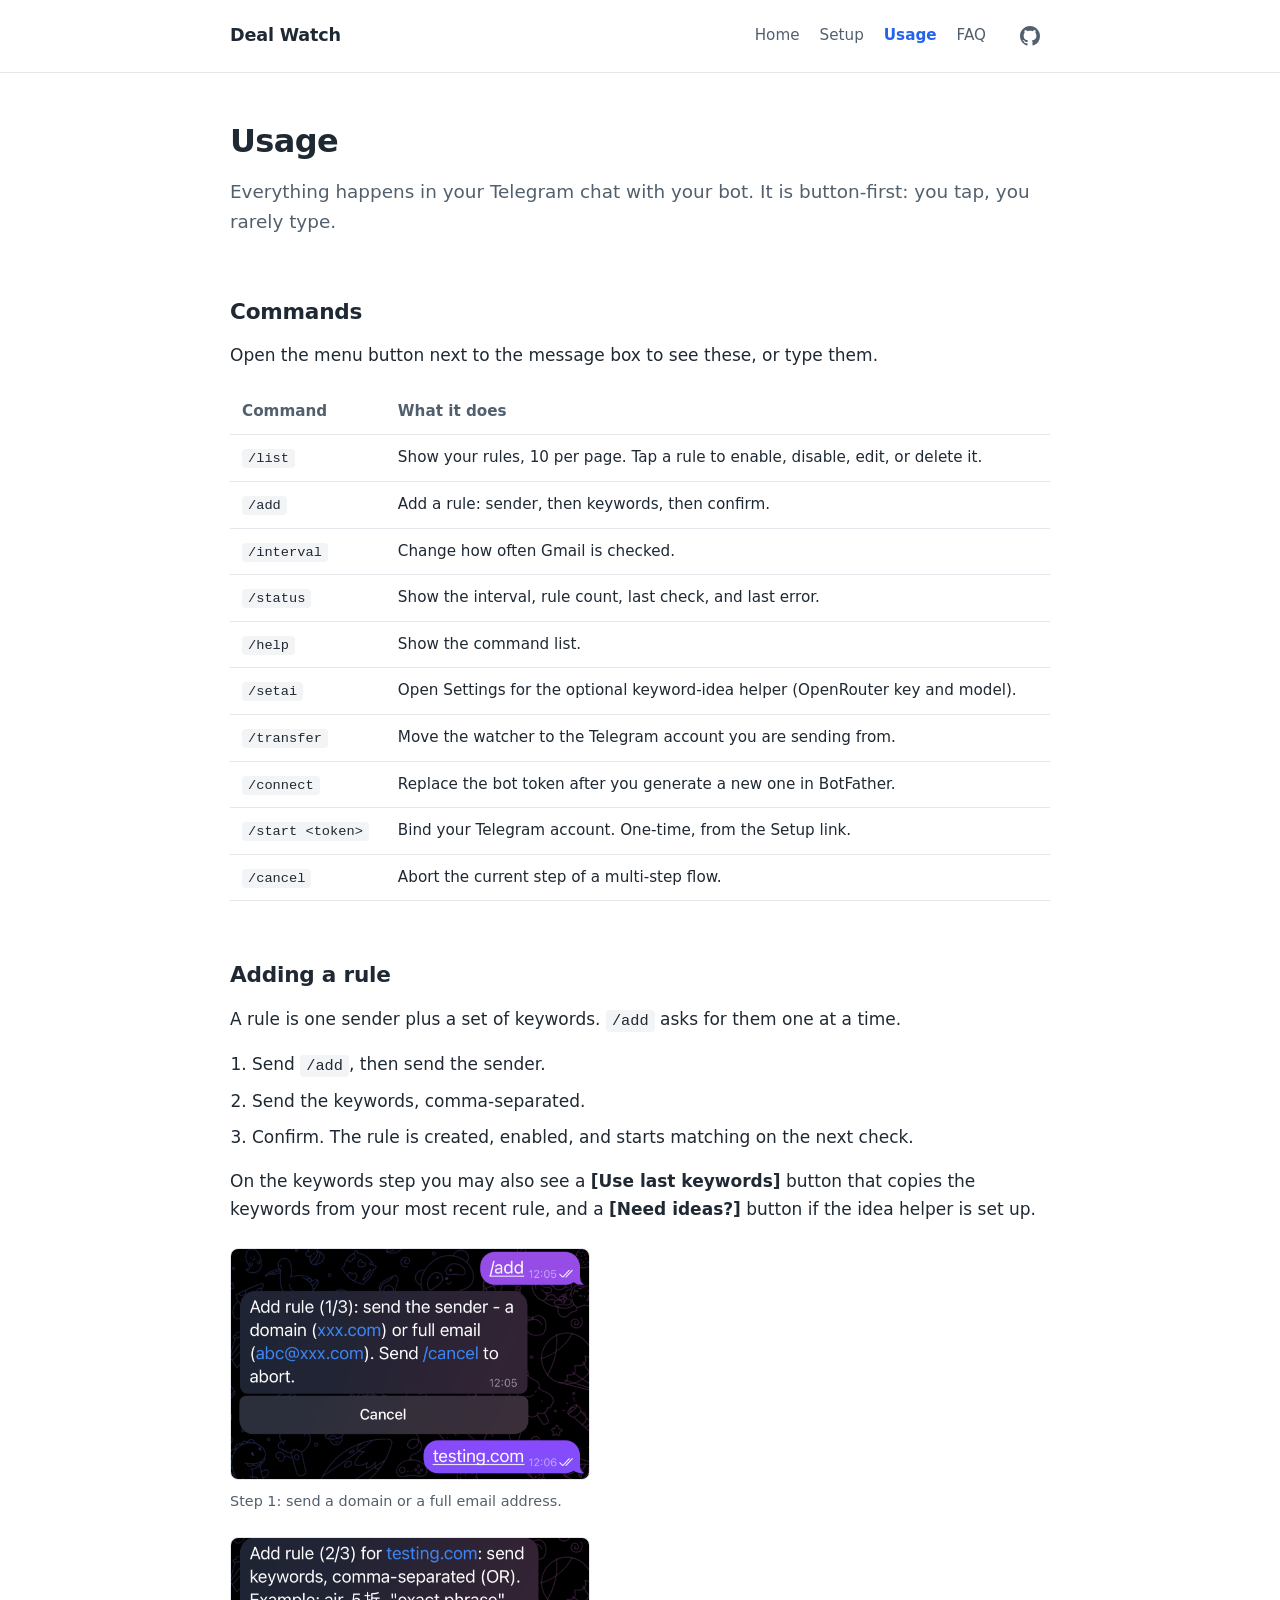
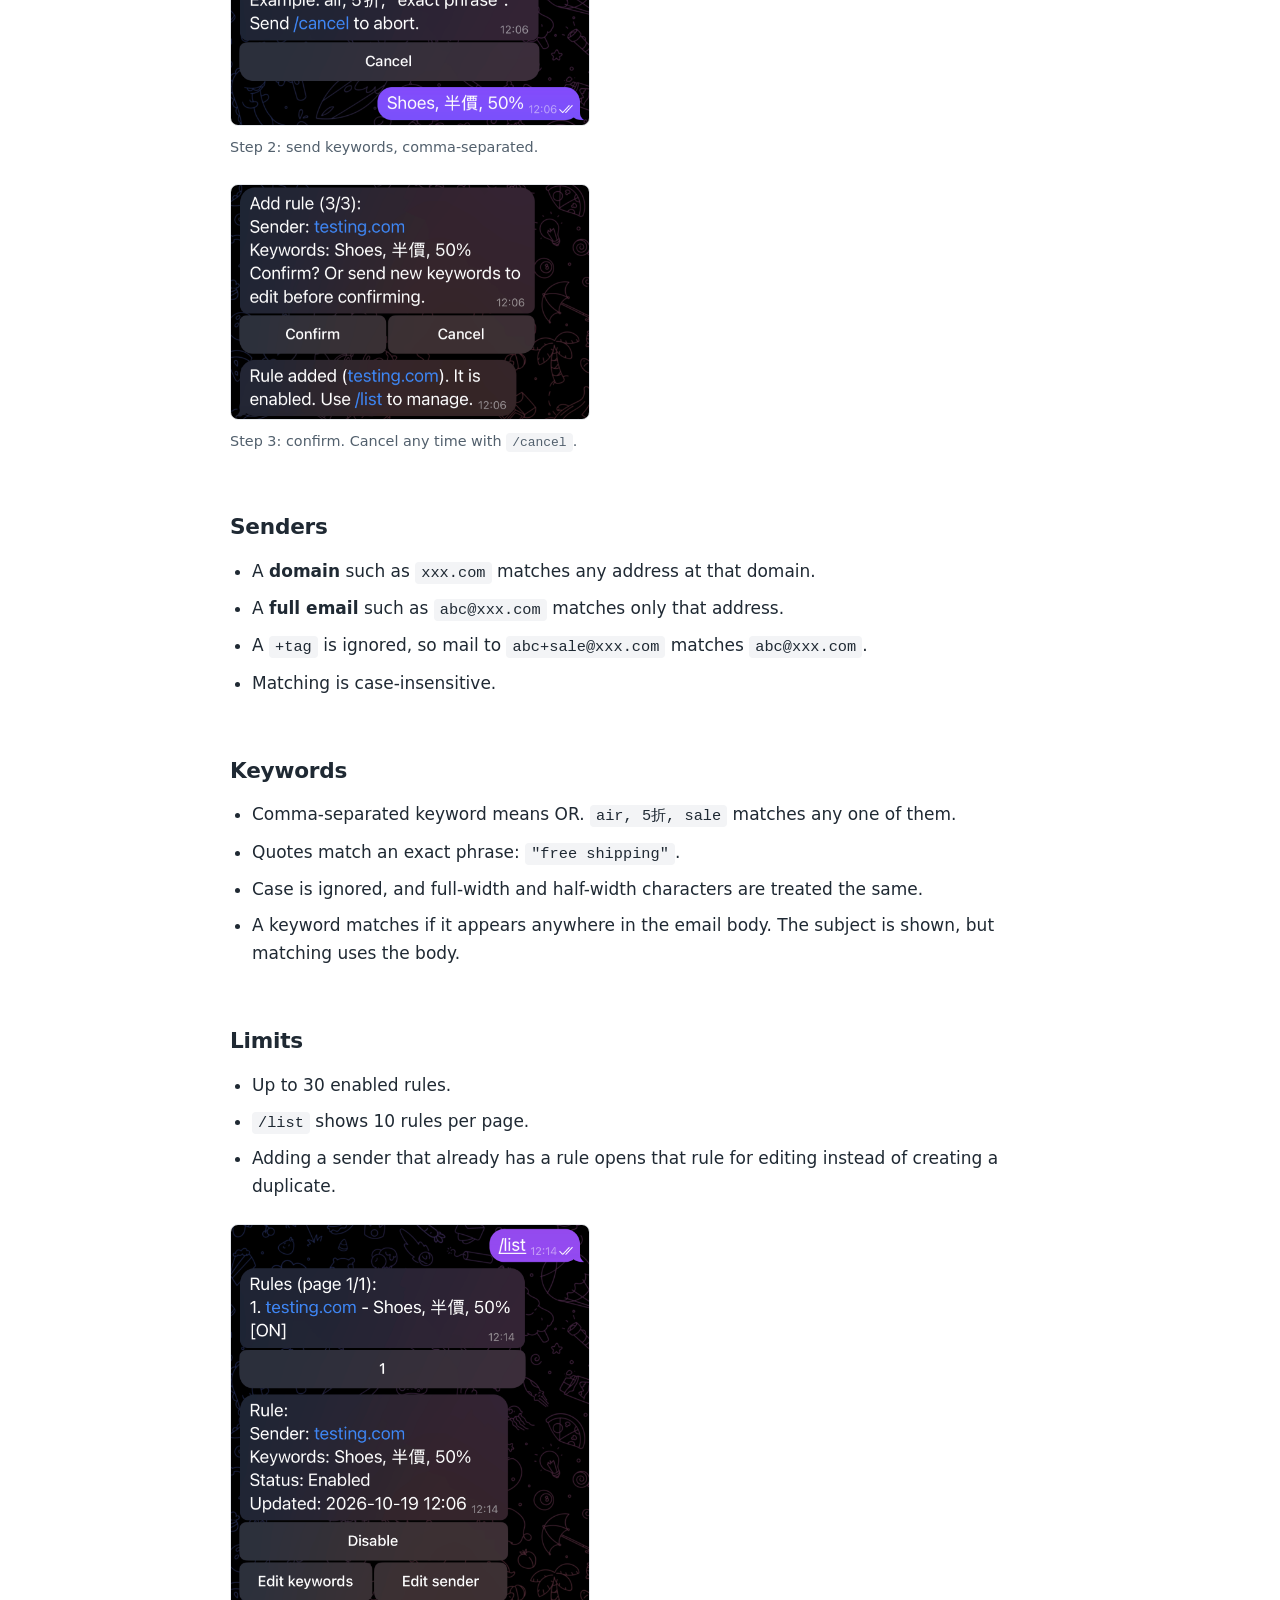
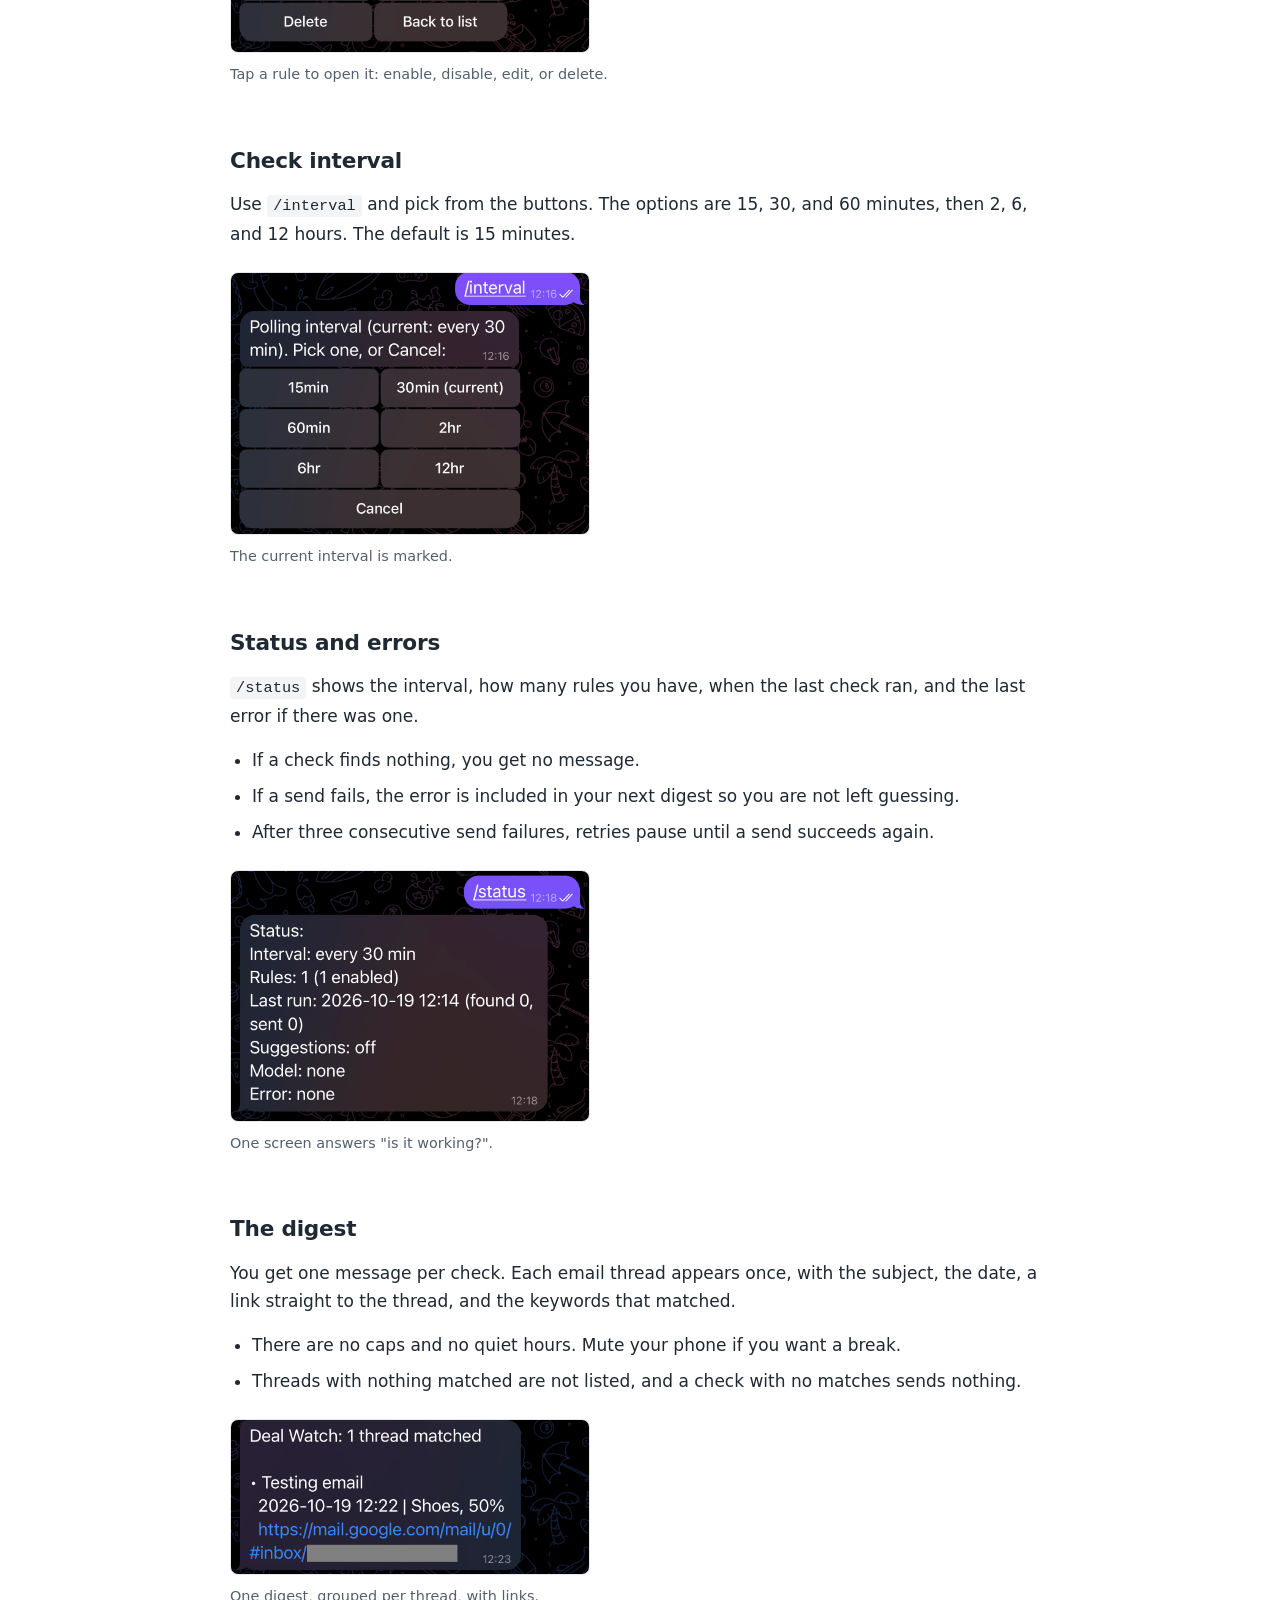
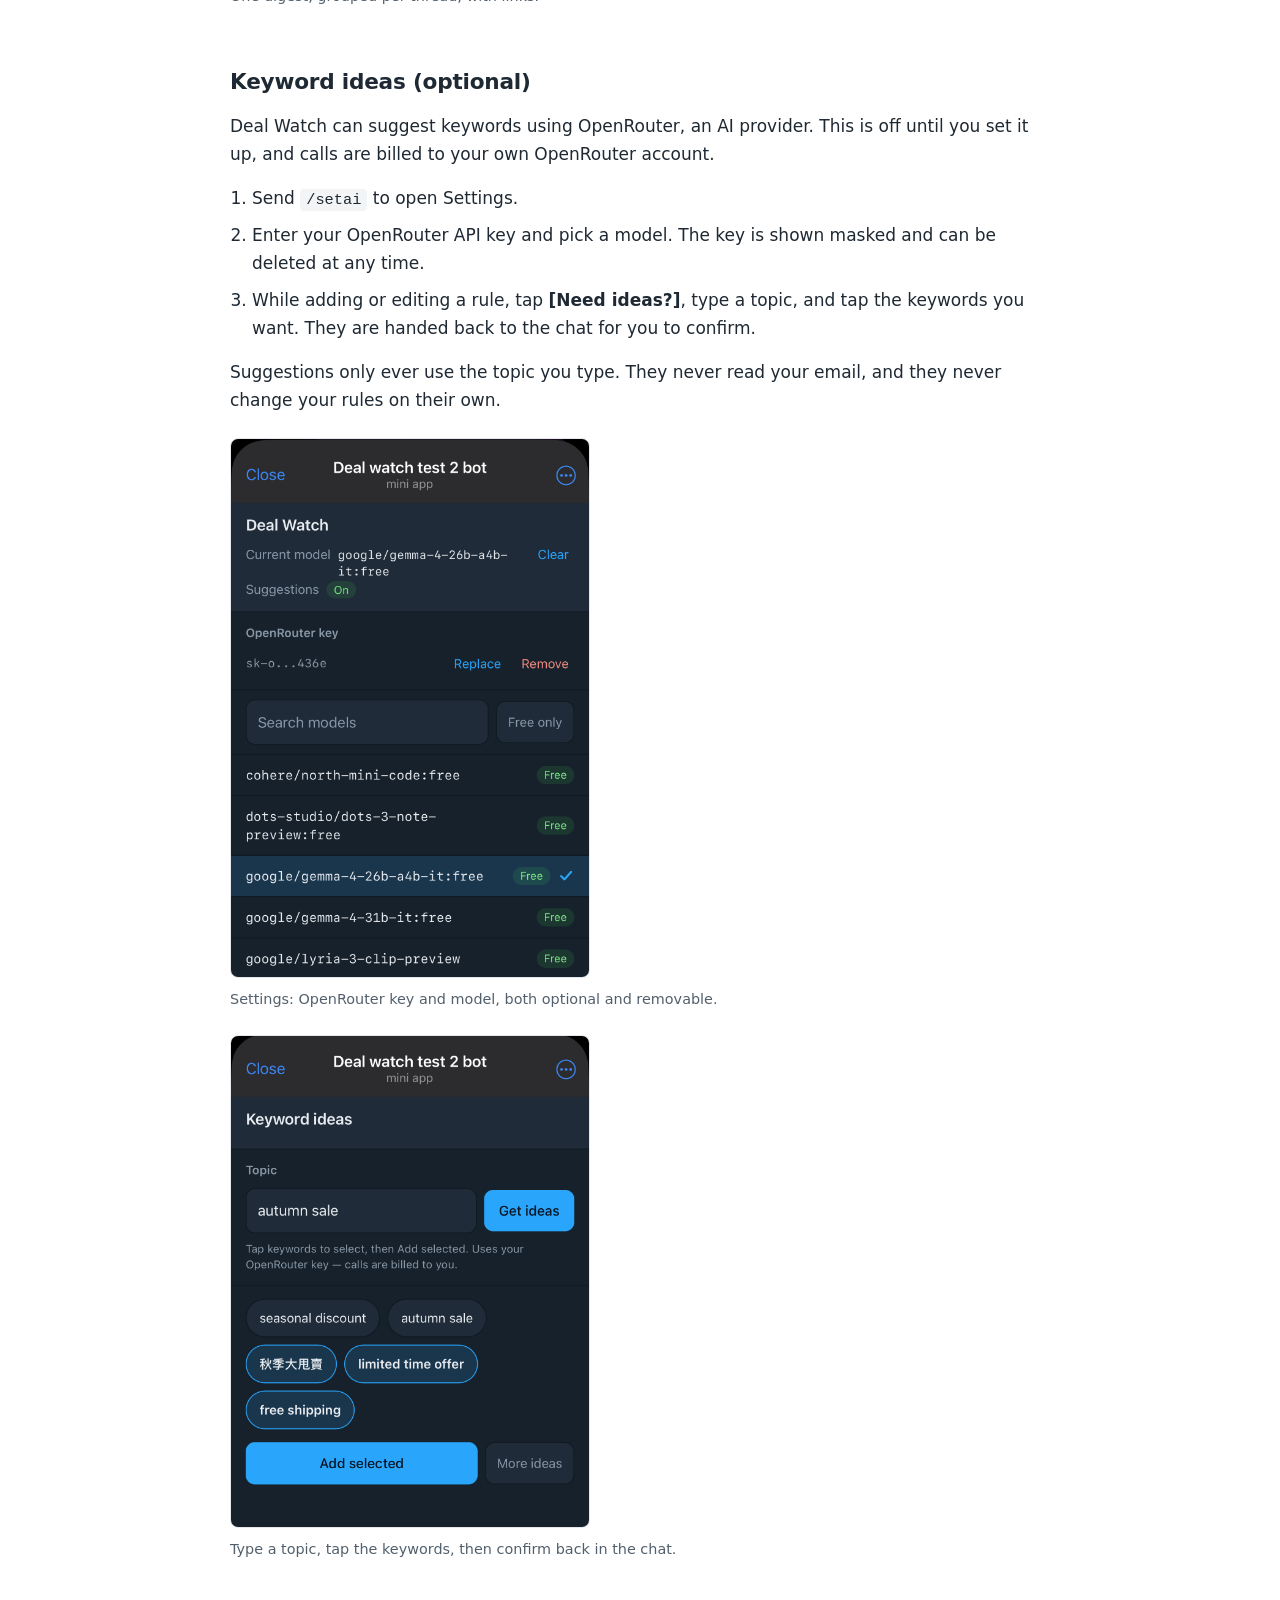
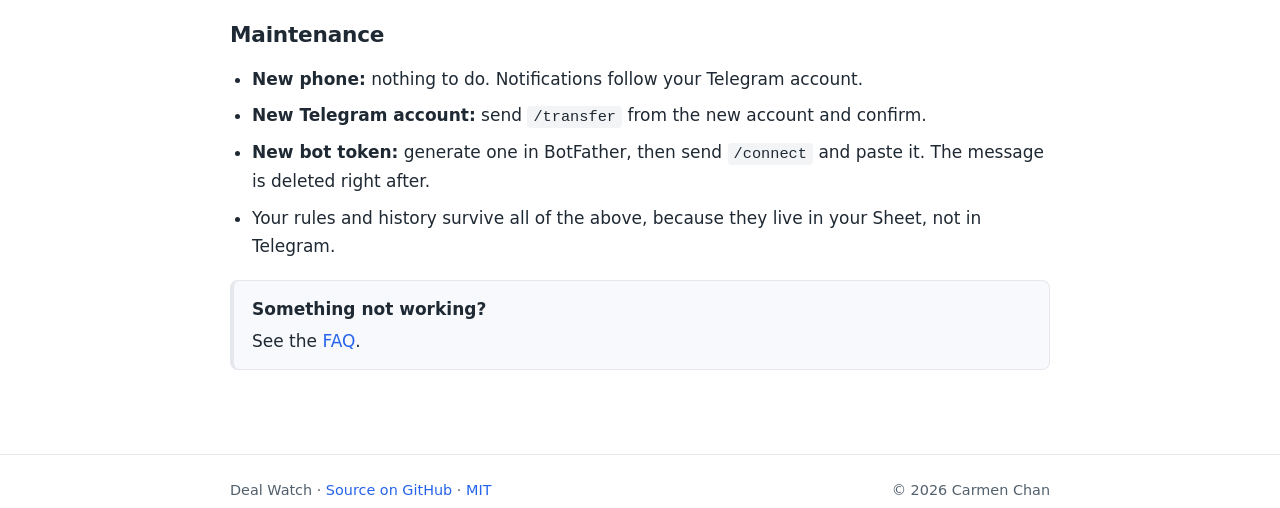
==== docs/usage.html @ f3969002 "Add initial documentation for Deal Watch: index, setup, and usage pages" ====
<!doctype html>
<html lang="en">

<head>
  <meta charset="utf-8">
  <meta name="viewport" content="width=device-width, initial-scale=1">
  <title>Usage — Deal Watch</title>
  <meta name="description"
    content="How to use Deal Watch: commands, adding rules, keyword syntax, check interval, status and errors, keyword ideas, and maintenance.">
  <meta property="og:title" content="Usage — Deal Watch">
  <meta property="og:description"
    content="Commands, rules, keywords, interval, status, and the optional keyword-idea helper.">
  <meta property="og:type" content="article">
  <meta property="og:url" content="https://carmenchancky.github.io/deal-watch/usage.html">
  <meta property="og:image" content="https://carmenchancky.github.io/deal-watch/assets/img/og.png">
  <meta property="og:image:width" content="1200">
  <meta property="og:image:height" content="630">
  <meta name="twitter:card" content="summary_large_image">
  <meta name="twitter:image" content="https://carmenchancky.github.io/deal-watch/assets/img/og.png">
  <link rel="icon" href="assets/img/favicon.svg" type="image/svg+xml">
  <link rel="stylesheet" href="assets/css/style.css">
</head>

<body>

  <header class="site-header">
    <div class="container header-inner">
      <a class="brand" href="index.html">Deal Watch</a>
      <nav id="site-nav" class="site-nav" aria-label="Main">
        <a href="index.html">Home</a>
        <a href="setup.html">Setup</a>
        <a href="usage.html" aria-current="page">Usage</a>
        <a href="faq.html">FAQ</a>
      </nav>
      <div class="header-actions">
        <a class="gh" target="_blank" rel="noopener" href="https://github.com/CarmenChanCKY/deal-watch"
          aria-label="GitHub repository">
          <svg viewBox="0 0 16 16" aria-hidden="true" fill="currentColor">
            <path
              d="M8 0C3.58 0 0 3.58 0 8c0 3.54 2.29 6.53 5.47 7.59.4.07.55-.17.55-.38 0-.19-.01-.82-.01-1.49-2.01.37-2.53-.49-2.69-.94-.09-.23-.48-.94-.82-1.13-.28-.15-.68-.52-.01-.53.63-.01 1.08.58 1.23.82.72 1.21 1.87.87 2.33.66.07-.52.28-.87.51-1.07-1.78-.2-3.64-.89-3.64-3.95 0-.87.31-1.59.82-2.15-.08-.2-.36-1.02.08-2.12 0 0 .67-.21 2.2.82.64-.18 1.32-.27 2-.27.68 0 1.36.09 2 .27 1.53-1.04 2.2-.82 2.2-.82.44 1.1.16 1.92.08 2.12.51.56.82 1.27.82 2.15 0 3.07-1.87 3.75-3.65 3.95.29.25.54.73.54 1.48 0 1.07-.01 1.93-.01 2.2 0 .21.15.46.55.38A8.01 8.01 0 0 0 16 8c0-4.42-3.58-8-8-8z" />
          </svg>
        </a>
        <button class="nav-toggle" type="button" aria-expanded="false" aria-controls="site-nav"
          aria-label="Toggle menu">
          <svg viewBox="0 0 24 24" fill="none" stroke="currentColor" stroke-width="2" stroke-linecap="round"
            aria-hidden="true">
            <line x1="3" y1="6" x2="21" y2="6" />
            <line x1="3" y1="12" x2="21" y2="12" />
            <line x1="3" y1="18" x2="21" y2="18" />
          </svg>
        </button>
      </div>
    </div>
  </header>

  <main>
    <div class="container">

      <h1>Usage</h1>
      <p class="lead">Everything happens in your Telegram chat with your bot. It is button-first: you tap, you rarely
        type.</p>

      <h2>Commands</h2>
      <p>Open the menu button next to the message box to see these, or type them.</p>
      <table>
        <thead>
          <tr>
            <th>Command</th>
            <th>What it does</th>
          </tr>
        </thead>
        <tbody>
          <tr>
            <td><code>/list</code></td>
            <td>Show your rules, 10 per page. Tap a rule to enable, disable, edit, or delete it.</td>
          </tr>
          <tr>
            <td><code>/add</code></td>
            <td>Add a rule: sender, then keywords, then confirm.</td>
          </tr>
          <tr>
            <td><code>/interval</code></td>
            <td>Change how often Gmail is checked.</td>
          </tr>
          <tr>
            <td><code>/status</code></td>
            <td>Show the interval, rule count, last check, and last error.</td>
          </tr>
          <tr>
            <td><code>/help</code></td>
            <td>Show the command list.</td>
          </tr>
          <tr>
            <td><code>/setai</code></td>
            <td>Open Settings for the optional keyword-idea helper (OpenRouter key and model).</td>
          </tr>
          <tr>
            <td><code>/transfer</code></td>
            <td>Move the watcher to the Telegram account you are sending from.</td>
          </tr>
          <tr>
            <td><code>/connect</code></td>
            <td>Replace the bot token after you generate a new one in BotFather.</td>
          </tr>
          <tr>
            <td><code>/start &lt;token&gt;</code></td>
            <td>Bind your Telegram account. One-time, from the Setup link.</td>
          </tr>
          <tr>
            <td><code>/cancel</code></td>
            <td>Abort the current step of a multi-step flow.</td>
          </tr>
        </tbody>
      </table>

      <h2>Adding a rule</h2>
      <p>A rule is one sender plus a set of keywords. <code>/add</code> asks for them one at a time.</p>
      <ol>
        <li>Send <code>/add</code>, then send the sender.</li>
        <li>Send the keywords, comma-separated.</li>
        <li>Confirm. The rule is created, enabled, and starts matching on the next check.</li>
      </ol>
      <p>On the keywords step you may also see a <strong>[Use last keywords]</strong> button that copies the keywords
        from your most recent rule, and a <strong>[Need ideas?]</strong> button if the idea helper is set up.</p>
      <figure class="shot">
        <img src="assets/img/usage-02-add-sender.png" alt="Add rule prompting for a sender" width="390" height="844">
        <figcaption>Step 1: send a domain or a full email address.</figcaption>
      </figure>
      <figure class="shot">
        <img src="assets/img/usage-03-add-keywords.png" alt="Add rule prompting for keywords" width="390" height="844">
        <figcaption>Step 2: send keywords, comma-separated.</figcaption>
      </figure>
      <figure class="shot">
        <img src="assets/img/usage-04-confirm.png" alt="Confirming a new rule" width="390" height="844">
        <figcaption>Step 3: confirm. Cancel any time with <code>/cancel</code>.</figcaption>
      </figure>

      <h2>Senders</h2>
      <ul>
        <li>A <strong>domain</strong> such as <code>xxx.com</code> matches any address at that domain.</li>
        <li>A <strong>full email</strong> such as <code>abc@xxx.com</code> matches only that address.</li>
        <li>A <code>+tag</code> is ignored, so mail to <code>abc+sale@xxx.com</code> matches <code>abc@xxx.com</code>.
        </li>
        <li>Matching is case-insensitive.</li>
      </ul>

      <h2>Keywords</h2>
      <ul>
        <li>Comma-separated keyword means OR. <code>air, 5折, sale</code> matches any one of them.</li>
        <li>Quotes match an exact phrase: <code>"free shipping"</code>.</li>
        <li>Case is ignored, and full-width and half-width characters are treated the same.</li>
        <li>A keyword matches if it appears anywhere in the email body. The subject is shown, but matching uses the
          body.</li>
      </ul>

      <h2>Limits</h2>
      <ul>
        <li>Up to 30 enabled rules.</li>
        <li><code>/list</code> shows 10 rules per page.</li>
        <li>Adding a sender that already has a rule opens that rule for editing instead of creating a duplicate.</li>
      </ul>
      <figure class="shot">
        <img src="assets/img/usage-01-list.png" alt="Rule list with per-rule buttons" width="390" height="844">
        <figcaption>Tap a rule to open it: enable, disable, edit, or delete.</figcaption>
      </figure>

      <h2>Check interval</h2>
      <p>Use <code>/interval</code> and pick from the buttons. The options are 15, 30, and 60 minutes, then 2, 6, and 12
        hours. The default is 15 minutes.</p>
      <figure class="shot">
        <img src="assets/img/usage-05-interval.png" alt="Interval options with the current one marked" width="390"
          height="844">
        <figcaption>The current interval is marked.</figcaption>
      </figure>

      <h2>Status and errors</h2>
      <p><code>/status</code> shows the interval, how many rules you have, when the last check ran, and the last error
        if there was one.</p>
      <ul>
        <li>If a check finds nothing, you get no message.</li>
        <li>If a send fails, the error is included in your next digest so you are not left guessing.</li>
        <li>After three consecutive send failures, retries pause until a send succeeds again.</li>
      </ul>
      <figure class="shot">
        <img src="assets/img/usage-06-status.png" alt="Status output with interval, rule count, and last run"
          width="390" height="844">
        <figcaption>One screen answers "is it working?".</figcaption>
      </figure>

      <h2>The digest</h2>
      <p>You get one message per check. Each email thread appears once, with the subject, the date, a link straight to
        the thread, and the keywords that matched.</p>
      <ul>
        <li>There are no caps and no quiet hours. Mute your phone if you want a break.</li>
        <li>Threads with nothing matched are not listed, and a check with no matches sends nothing.</li>
      </ul>
      <figure class="shot">
        <img src="assets/img/usage-07-digest.png" alt="A digest message with thread links" width="390" height="844">
        <figcaption>One digest, grouped per thread, with links.</figcaption>
      </figure>

      <h2>Keyword ideas (optional)</h2>
      <p>Deal Watch can suggest keywords using OpenRouter, an AI provider. This is off until you set it up, and calls
        are billed to your own OpenRouter account.</p>
      <ol>
        <li>Send <code>/setai</code> to open Settings.</li>
        <li>Enter your OpenRouter API key and pick a model. The key is shown masked and can be deleted at any time.</li>
        <li>While adding or editing a rule, tap <strong>[Need ideas?]</strong>, type a topic, and tap the keywords you
          want. They are handed back to the chat for you to confirm.</li>
      </ol>
      <p>Suggestions only ever use the topic you type. They never read your email, and they never change your rules on
        their own.</p>
      <figure class="shot">
        <img src="assets/img/usage-08-setai-settings.png" alt="Settings for the OpenRouter key and model" width="390" height="844">
        <figcaption>Settings: OpenRouter key and model, both optional and removable.</figcaption>
      </figure>
      <figure class="shot">
        <img src="assets/img/usage-09-ideas.png" alt="Keyword idea suggestions as tappable chips" width="390" height="844">
        <figcaption>Type a topic, tap the keywords, then confirm back in the chat.</figcaption>
      </figure>

      <h2>Maintenance</h2>
      <ul>
        <li><strong>New phone:</strong> nothing to do. Notifications follow your Telegram account.</li>
        <li><strong>New Telegram account:</strong> send <code>/transfer</code> from the new account and confirm.</li>
        <li><strong>New bot token:</strong> generate one in BotFather, then send <code>/connect</code> and paste it. The
          message is deleted right after.</li>
        <li>Your rules and history survive all of the above, because they live in your Sheet, not in Telegram.</li>
      </ul>

      <div class="callout">
        <strong>Something not working?</strong>
        <p>See the <a href="faq.html">FAQ</a>.</p>
      </div>

    </div>
  </main>

  <footer class="site-footer">
    <div class="container footer-inner">
      <p>Deal Watch · <a target="_blank" rel="noopener" href="https://github.com/CarmenChanCKY/deal-watch">Source on
          GitHub</a> · <a target="_blank" rel="noopener"
          href="https://github.com/CarmenChanCKY/deal-watch/blob/main/LICENSE">MIT</a></p>
      <p class="copyright">&copy; <span data-year>2026</span> Carmen Chan</p>
    </div>
  </footer>

  <script src="assets/js/site.js"></script>
</body>

</html>
---- docs/assets/css/style.css ----
:root {
  --bg: #ffffff;
  --bg-soft: #f7f9fc;
  --text: #1f2933;
  --muted: #52606d;
  --border: #e4e7eb;
  --accent: #2563eb;
  --accent-dark: #1d4ed8;
  --code-bg: #f3f4f6;
  --warn-bg: #fff8e6;
  --warn-border: #f0c000;
  --radius: 8px;
  --max: 860px;
}

* {
  box-sizing: border-box;
}

html {
  -webkit-text-size-adjust: 100%;
}

body {
  margin: 0;
  background: var(--bg);
  color: var(--text);
  font-family:
    system-ui,
    -apple-system,
    "Segoe UI",
    Roboto,
    "Helvetica Neue",
    Arial,
    "PingFang TC",
    "Microsoft JhengHei",
    sans-serif;
  font-size: 17px;
  line-height: 1.65;
}

.container {
  max-width: var(--max);
  margin: 0 auto;
  padding: 0 20px;
}

/* Header and navigation */

.site-header {
  border-bottom: 1px solid var(--border);
  background: var(--bg);
}

.header-inner {
  display: flex;
  flex-wrap: wrap;
  align-items: center;
  gap: 8px 24px;
  padding-top: 16px;
  padding-bottom: 16px;
  position: relative;
}

.brand {
  order: 1;
  font-size: 1.1rem;
  font-weight: 700;
  letter-spacing: -0.01em;
  color: var(--text);
  text-decoration: none;
}

.header-actions {
  order: 3;
  display: flex;
  align-items: center;
  gap: 4px;
}

.site-nav {
  order: 2;
  display: flex;
  flex-wrap: wrap;
  align-items: center;
  gap: 4px 20px;
  margin-left: auto;
}

.site-nav a {
  color: var(--muted);
  text-decoration: none;
  font-size: 0.95rem;
}

.site-nav a:hover,
.site-nav a[aria-current="page"] {
  color: var(--accent);
}

.site-nav a[aria-current="page"] {
  font-weight: 600;
}

.gh {
  display: inline-flex;
  align-items: center;
  justify-content: center;
  width: 40px;
  height: 40px;
  border-radius: var(--radius);
  color: var(--muted);
}

.gh svg {
  display: block;
  width: 20px;
  height: 20px;
}

.gh:hover {
  color: var(--text);
  background: var(--bg-soft);
  text-decoration: none;
}

.nav-toggle {
  display: none;
  align-items: center;
  justify-content: center;
  width: 40px;
  height: 40px;
  border: 1px solid var(--border);
  border-radius: var(--radius);
  background: var(--bg);
  color: var(--text);
  cursor: pointer;
}

.nav-toggle svg {
  display: block;
  width: 22px;
  height: 22px;
}

.nav-toggle:hover {
  border-color: var(--muted);
}

/* Typography */

main {
  padding: 48px 0 64px;
}

h1 {
  font-size: 2rem;
  line-height: 1.25;
  letter-spacing: -0.02em;
  margin: 0 0 16px;
}

h2 {
  font-size: 1.35rem;
  letter-spacing: -0.01em;
  margin: 48px 0 12px;
  padding-top: 8px;
}

h3 {
  font-size: 1.05rem;
  margin: 28px 0 8px;
}

h2,
h3 {
  scroll-margin-top: 20px;
}

p {
  margin: 0 0 16px;
}

ul,
ol {
  margin: 0 0 16px;
  padding-left: 22px;
}

li {
  margin: 0 0 8px;
}

a {
  color: var(--accent);
  text-decoration: none;
}

a:hover {
  color: var(--accent-dark);
  text-decoration: underline;
}

.lead {
  font-size: 1.15rem;
  color: var(--muted);
  margin-bottom: 24px;
}

.muted {
  color: var(--muted);
}

/* Home hero */

.hero h1 {
  font-size: 2.4rem;
}

.hero .lead {
  max-width: 640px;
}

.hero-inner {
  display: grid;
  grid-template-columns: 1.1fr 0.9fr;
  gap: 36px;
  align-items: center;
}

.hero-shot {
  margin: 0;
}

.hero-shot img {
  display: block;
  width: 100%;
  /* max-width: 300px; */
  margin: 0 auto;
  height: auto;
  border: 1px solid var(--border);
  border-radius: 20px;
  background: var(--bg-soft);
}

.actions {
  display: flex;
  flex-wrap: wrap;
  gap: 12px;
  margin: 28px 0 8px;
}

.button {
  display: inline-block;
  padding: 10px 18px;
  border-radius: var(--radius);
  border: 1px solid var(--accent);
  background: var(--accent);
  color: #fff;
  font-size: 0.95rem;
  font-weight: 600;
  text-decoration: none;
}

.button:hover {
  background: var(--accent-dark);
  border-color: var(--accent-dark);
  color: #fff;
  text-decoration: none;
}

.button.secondary {
  background: transparent;
  border-color: var(--border);
  color: var(--text);
}

.button.secondary:hover {
  border-color: var(--muted);
  background: var(--bg-soft);
  color: var(--text);
}

/* Feature cards */

.cards {
  list-style: none;
  padding: 0;
  margin: 24px 0;
  display: grid;
  gap: 16px;
  grid-template-columns: repeat(2, minmax(0, 1fr));
}

.card {
  border: 1px solid var(--border);
  border-radius: var(--radius);
  padding: 18px 20px;
  background: var(--bg);
}

.card h3 {
  margin-top: 0;
  margin-bottom: 6px;
}

.card p {
  margin: 0;
  color: var(--muted);
  font-size: 0.95rem;
}

/* Numbered flow */

.flow {
  list-style: none;
  counter-reset: flow;
  padding: 0;
  margin: 24px 0;
}

.flow li {
  counter-increment: flow;
  position: relative;
  padding-left: 44px;
  margin-bottom: 16px;
}

.flow li::before {
  content: counter(flow);
  position: absolute;
  left: 0;
  top: 0;
  width: 28px;
  height: 28px;
  border-radius: 50%;
  background: var(--accent);
  color: #fff;
  font-size: 0.9rem;
  font-weight: 600;
  display: flex;
  align-items: center;
  justify-content: center;
}

/* Steps */

.step {
  border-top: 1px solid var(--border);
  margin-top: 32px;
  padding-top: 8px;
}

.step h2 {
  margin-top: 24px;
}

/* Callouts */

.callout {
  border: 1px solid var(--border);
  border-left-width: 4px;
  border-radius: var(--radius);
  padding: 14px 18px;
  margin: 20px 0;
  background: var(--bg-soft);
  scroll-margin-top: 20px;
}

.callout.warn {
  background: var(--warn-bg);
  border-color: var(--warn-border);
}

.callout > strong:first-child {
  display: block;
  margin-bottom: 4px;
}

.callout p:last-child {
  margin-bottom: 0;
}

/* Code */

code {
  font-family: ui-monospace, SFMono-Regular, Menlo, Consolas, monospace;
  font-size: 0.9em;
  background: var(--code-bg);
  padding: 2px 6px;
  border-radius: 4px;
}

.code-row {
  display: flex;
  align-items: center;
  gap: 10px;
  flex-wrap: wrap;
  margin: 16px 0;
}

pre {
  margin: 0;
  background: var(--code-bg);
  border: 1px solid var(--border);
  border-radius: var(--radius);
  padding: 12px 14px;
  overflow-x: auto;
}

pre code {
  background: none;
  padding: 0;
  font-size: 0.9rem;
}

.copy-button {
  border: 1px solid var(--border);
  background: var(--bg);
  color: var(--muted);
  border-radius: var(--radius);
  padding: 8px 14px;
  font-size: 0.85rem;
  font-family: inherit;
  cursor: pointer;
}

.copy-button:hover {
  border-color: var(--muted);
  color: var(--text);
}

/* Tables */

table {
  width: 100%;
  border-collapse: collapse;
  margin: 20px 0;
  font-size: 0.95rem;
}

th,
td {
  text-align: left;
  padding: 10px 12px;
  border-bottom: 1px solid var(--border);
  vertical-align: top;
}

th {
  color: var(--muted);
  font-weight: 600;
  white-space: nowrap;
}

/* Screenshots */

.shot {
  margin: 24px 0;
}

.shot img {
  display: block;
  width: 100%;
  max-width: 360px;
  height: auto;
  border: 1px solid var(--border);
  border-radius: var(--radius);
  background: var(--bg-soft);
}

.shot.wide img {
  max-width: 100%;
}

.shot figcaption {
  margin-top: 10px;
  max-width: 560px;
  font-size: 0.9rem;
  color: var(--muted);
}

/* Table of contents */

.toc {
  border: 1px solid var(--border);
  border-radius: var(--radius);
  background: var(--bg-soft);
  padding: 18px 22px;
  margin: 28px 0 40px;
}

.toc h2 {
  font-size: 0.85rem;
  text-transform: uppercase;
  letter-spacing: 0.06em;
  color: var(--muted);
  margin: 0 0 10px;
  padding: 0;
}

.toc ol {
  margin: 0;
  padding-left: 20px;
}

.toc li {
  margin-bottom: 6px;
}

/* Q&A */

.qa {
  border: 1px solid var(--border);
  border-radius: var(--radius);
  padding: 18px 20px;
  margin: 0 0 16px;
  scroll-margin-top: 20px;
}

.qa h3 {
  display: flex;
  align-items: flex-start;
  gap: 10px;
  margin: 0 0 12px;
  padding-bottom: 12px;
  border-bottom: 1px solid var(--border);
  font-size: 1.1rem;
  line-height: 1.4;
}

.qa-icon {
  flex: none;
  width: 22px;
  height: 22px;
  margin-top: 3px;
  color: var(--accent);
}

.qa > *:last-child {
  margin-bottom: 0;
}

/* Footer */

.site-footer {
  border-top: 1px solid var(--border);
  padding: 24px 0;
  color: var(--muted);
  font-size: 0.9rem;
}

.footer-inner {
  display: flex;
  flex-wrap: wrap;
  justify-content: space-between;
  align-items: center;
  gap: 8px 16px;
}

.site-footer p {
  margin: 0;
}

/* Focus */

a:focus-visible,
button:focus-visible {
  outline: 2px solid var(--accent);
  outline-offset: 2px;
}

/* Responsive */

@media (max-width: 760px) {
  .hero-inner {
    grid-template-columns: 1fr;
    gap: 24px;
  }

  .hero-shot img {
    max-width: 85%;
  }

  .actions {
    justify-content: center;
  }
}

@media (max-width: 640px) {
  .nav-toggle {
    display: inline-flex;
  }

  .header-actions {
    margin-left: auto;
  }

  .site-nav {
    display: none;
    order: 4;
    flex-basis: 100%;
    margin-left: 0;
  }

  .site-nav.open {
    display: flex;
    flex-direction: column;
    align-items: stretch;
    gap: 0;
    padding: 8px 0 4px;
    border-top: 1px solid var(--border);
  }

  .site-nav.open a {
    padding: 10px 4px;
    border-bottom: 1px solid var(--border);
  }

  .site-nav.open a:last-child {
    border-bottom: 0;
  }
}

@media (max-width: 600px) {
  body {
    font-size: 16px;
  }

  .hero h1 {
    font-size: 1.9rem;
  }

  h1 {
    font-size: 1.6rem;
  }
}

@media (max-width: 560px) {
  .cards {
    grid-template-columns: 1fr;
  }
}
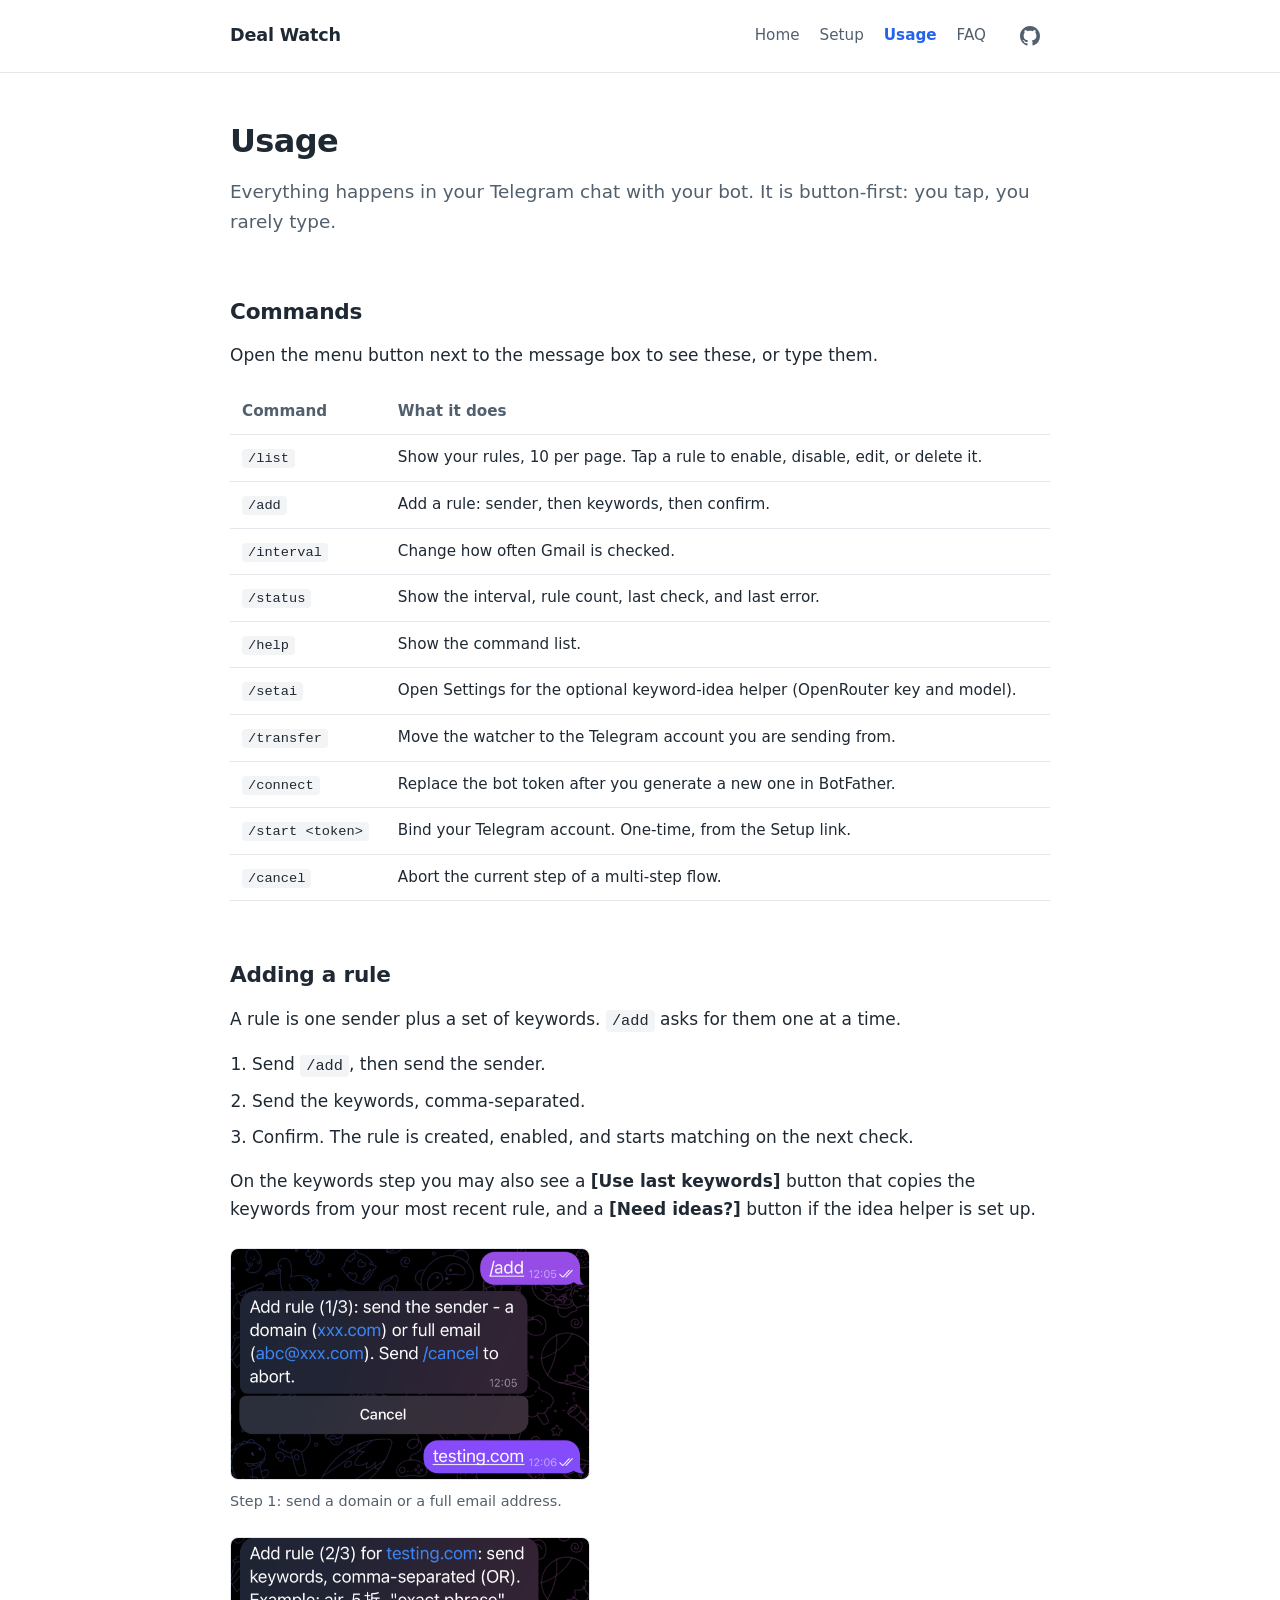
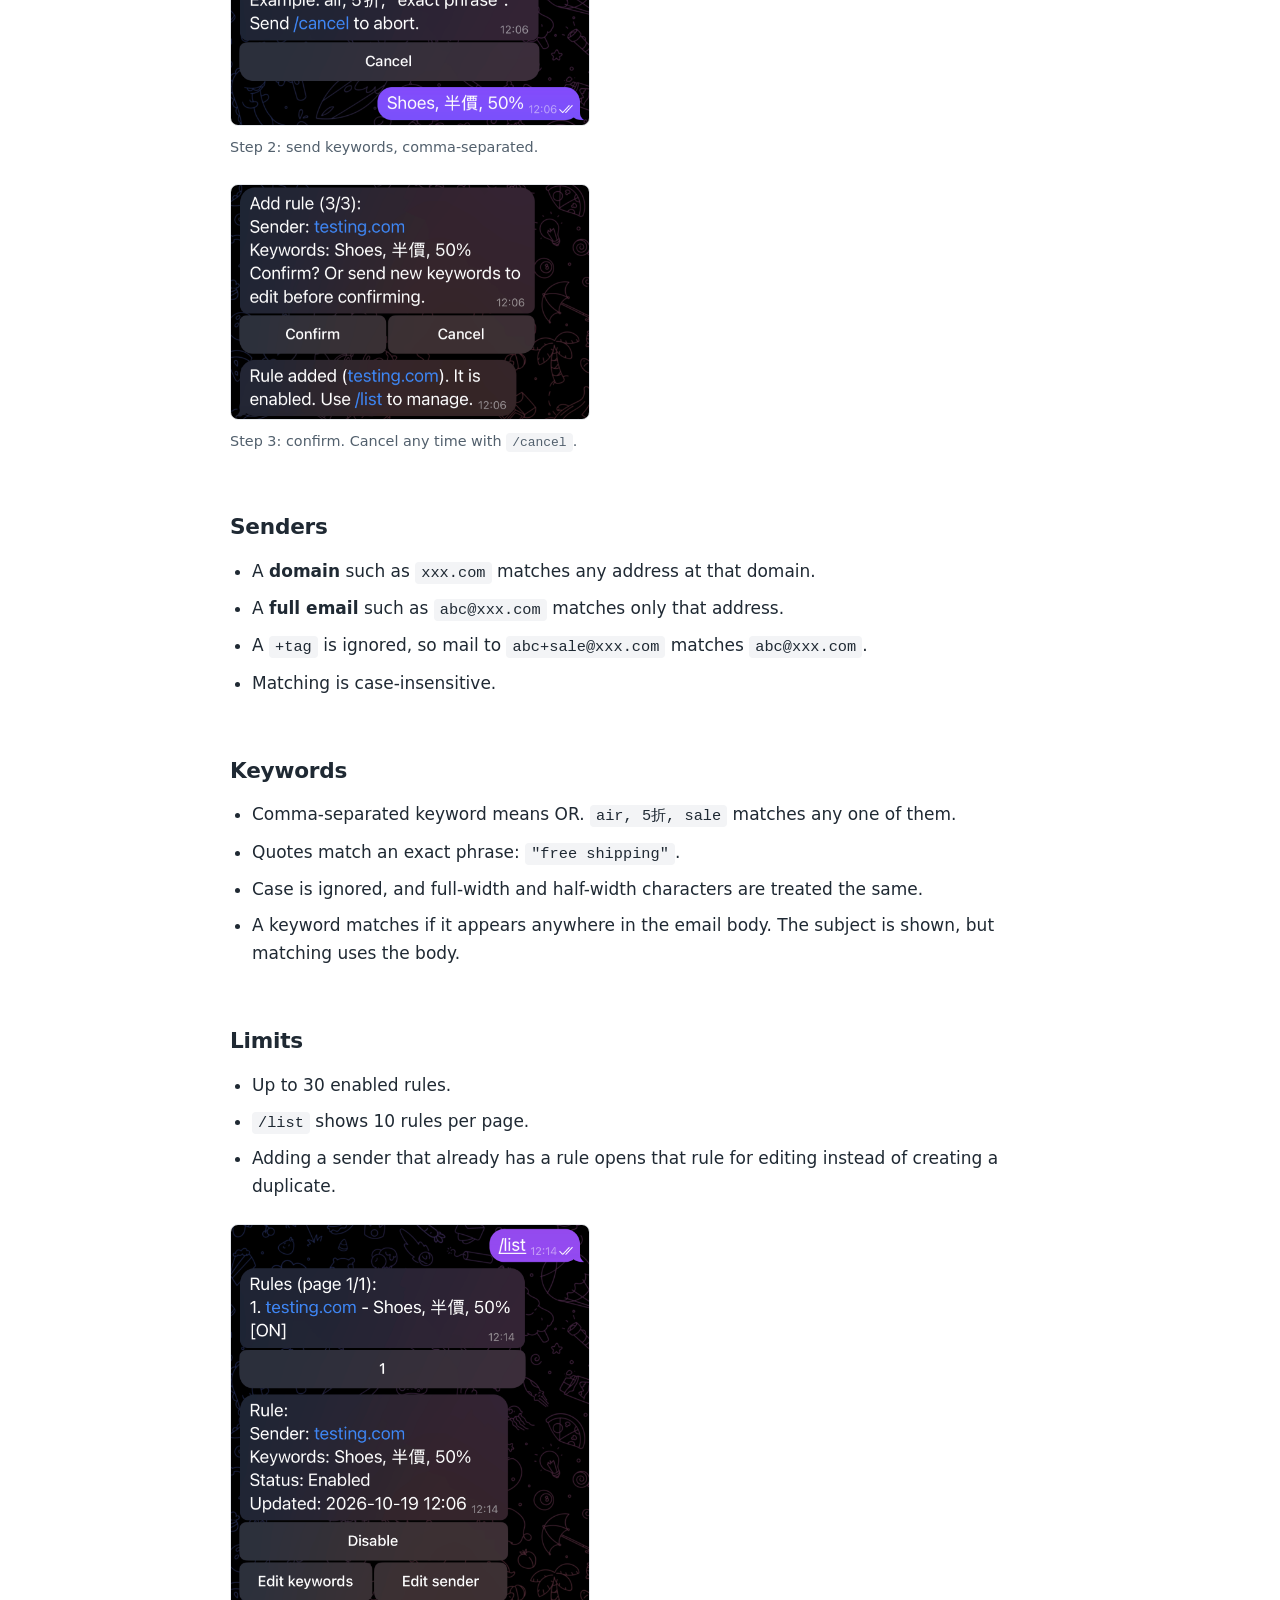
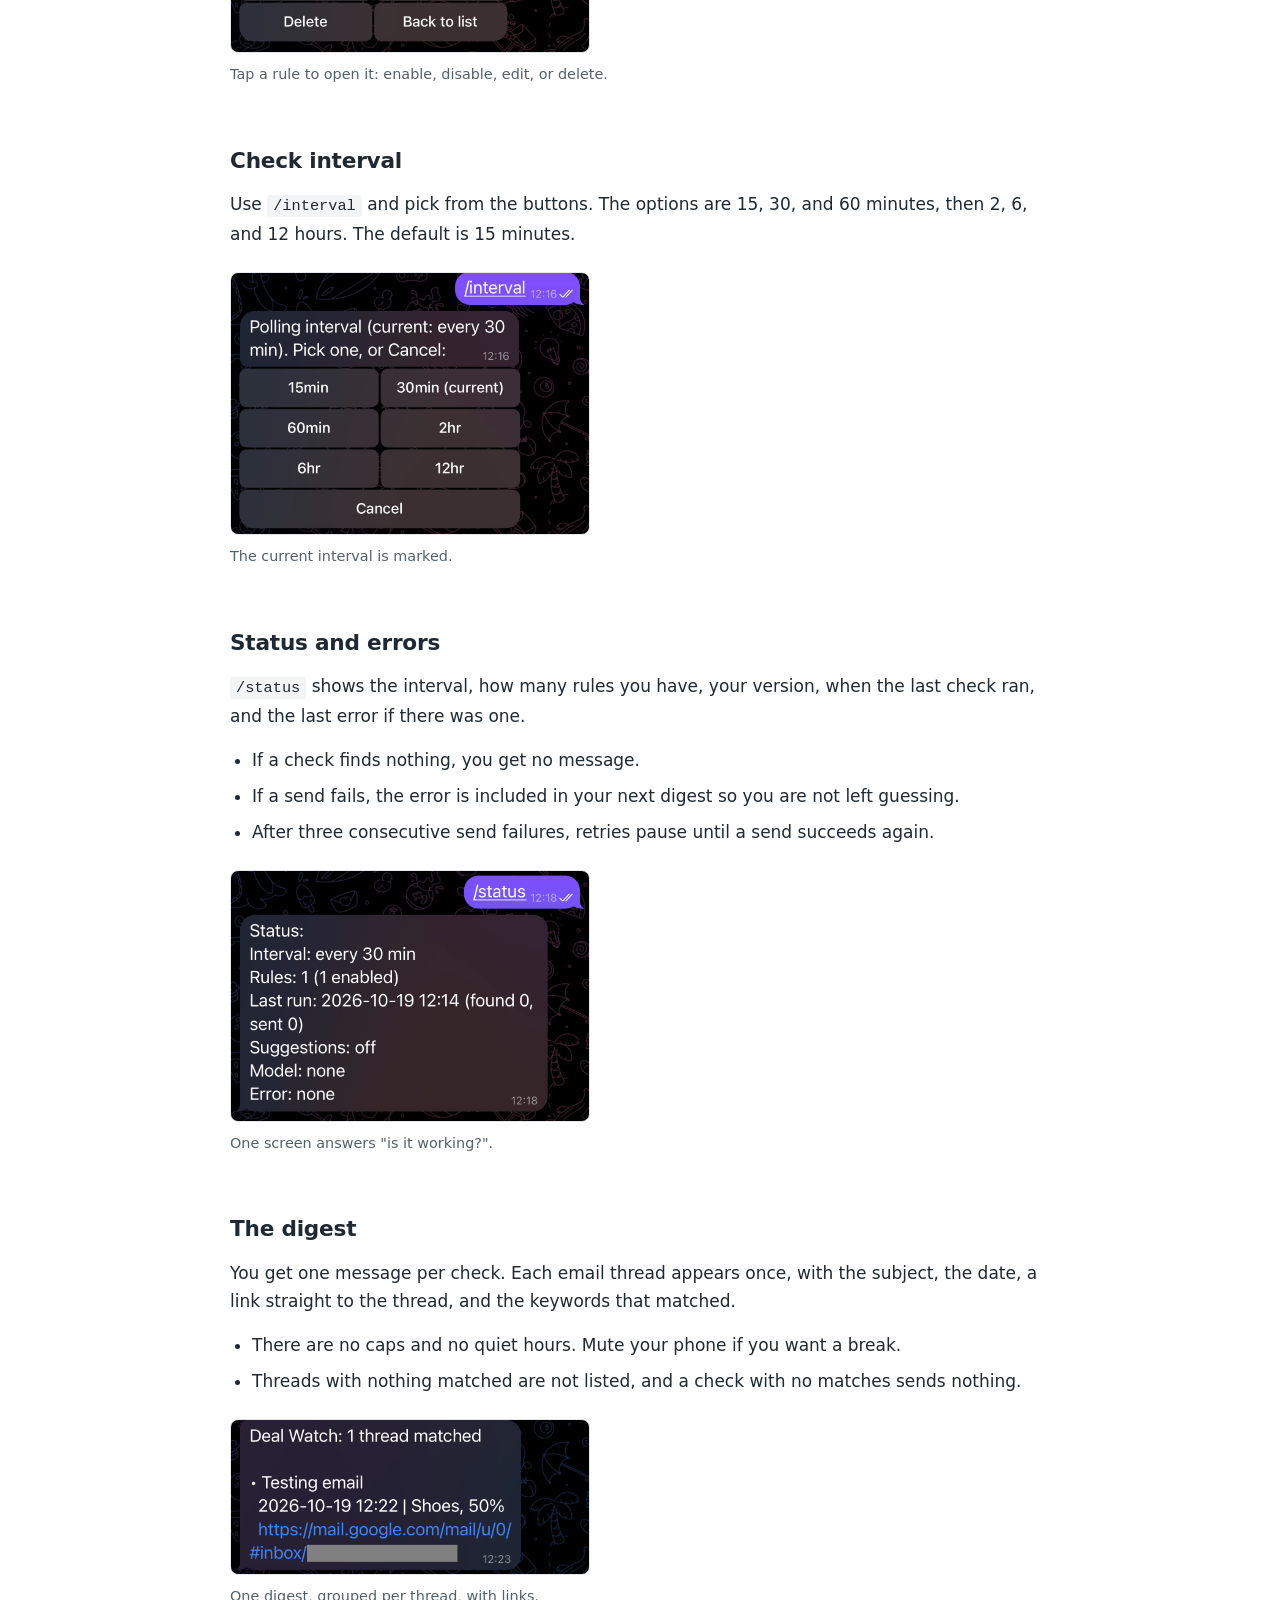
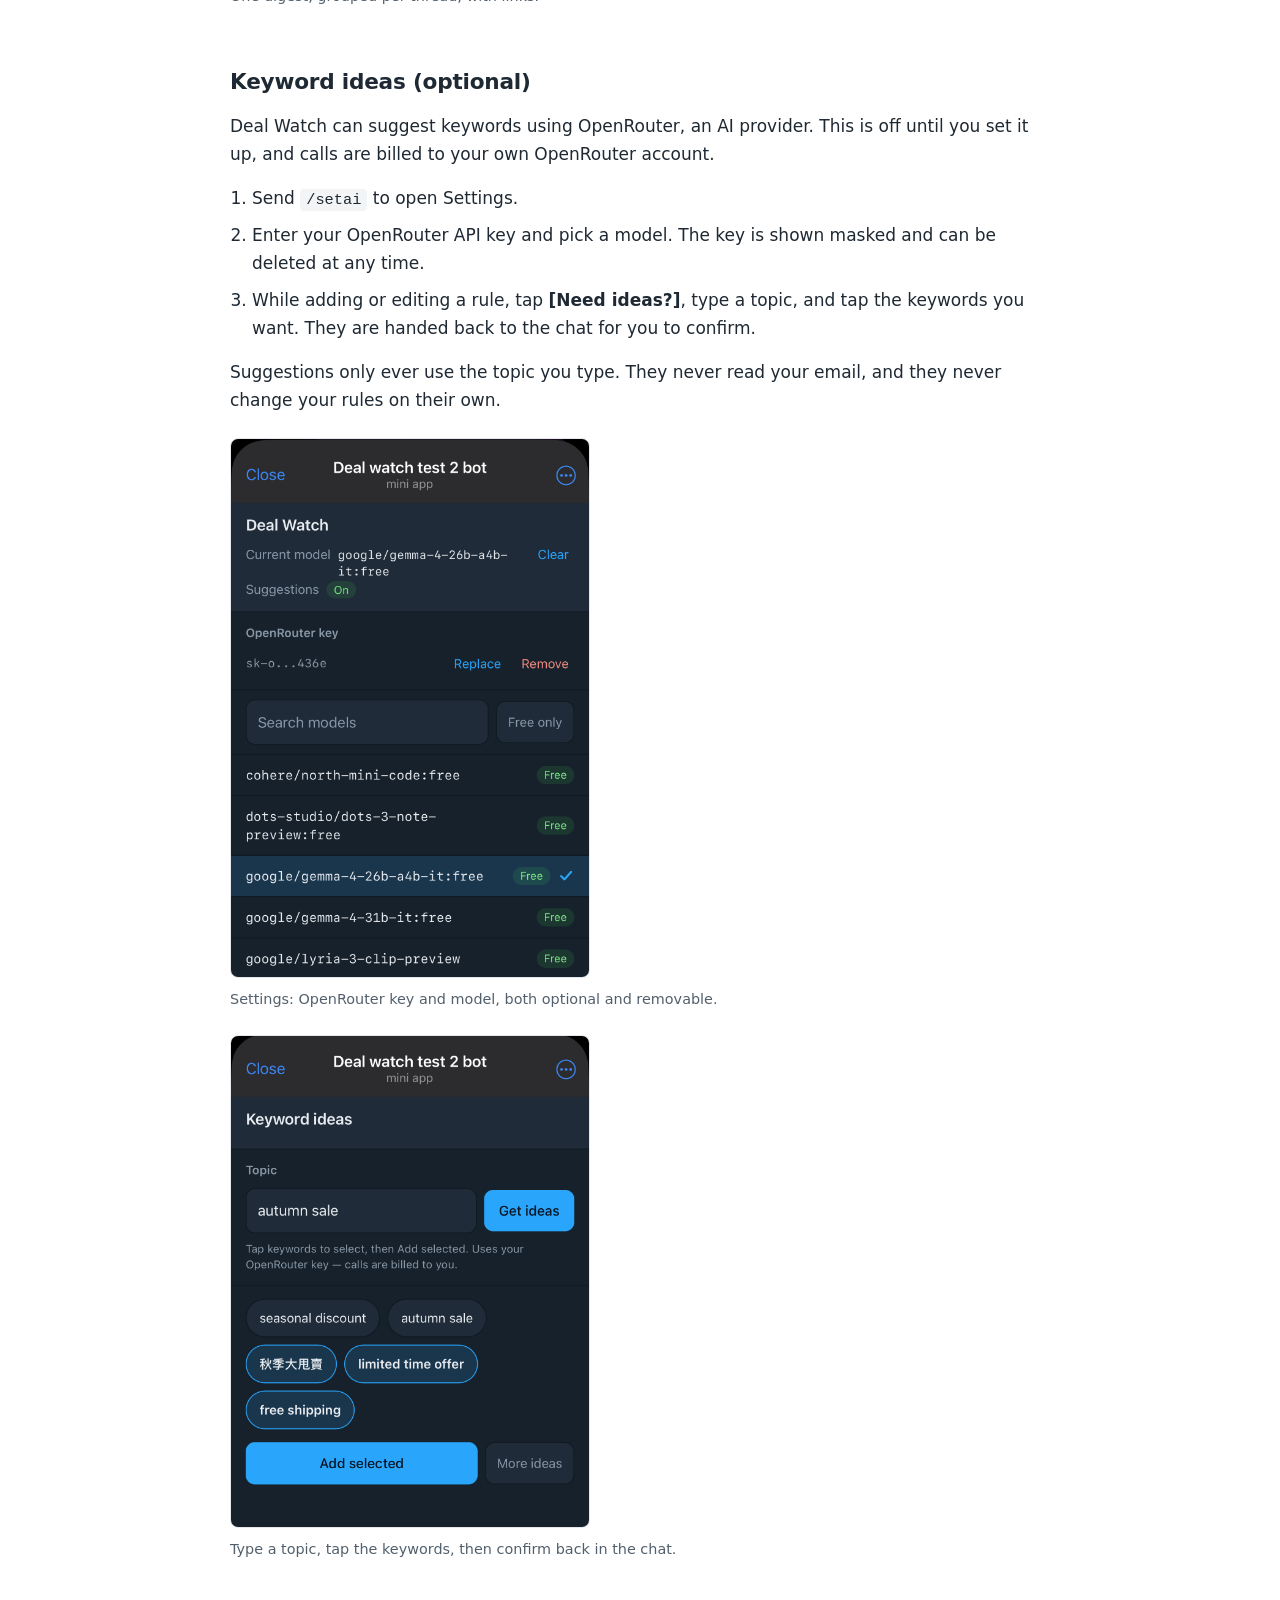
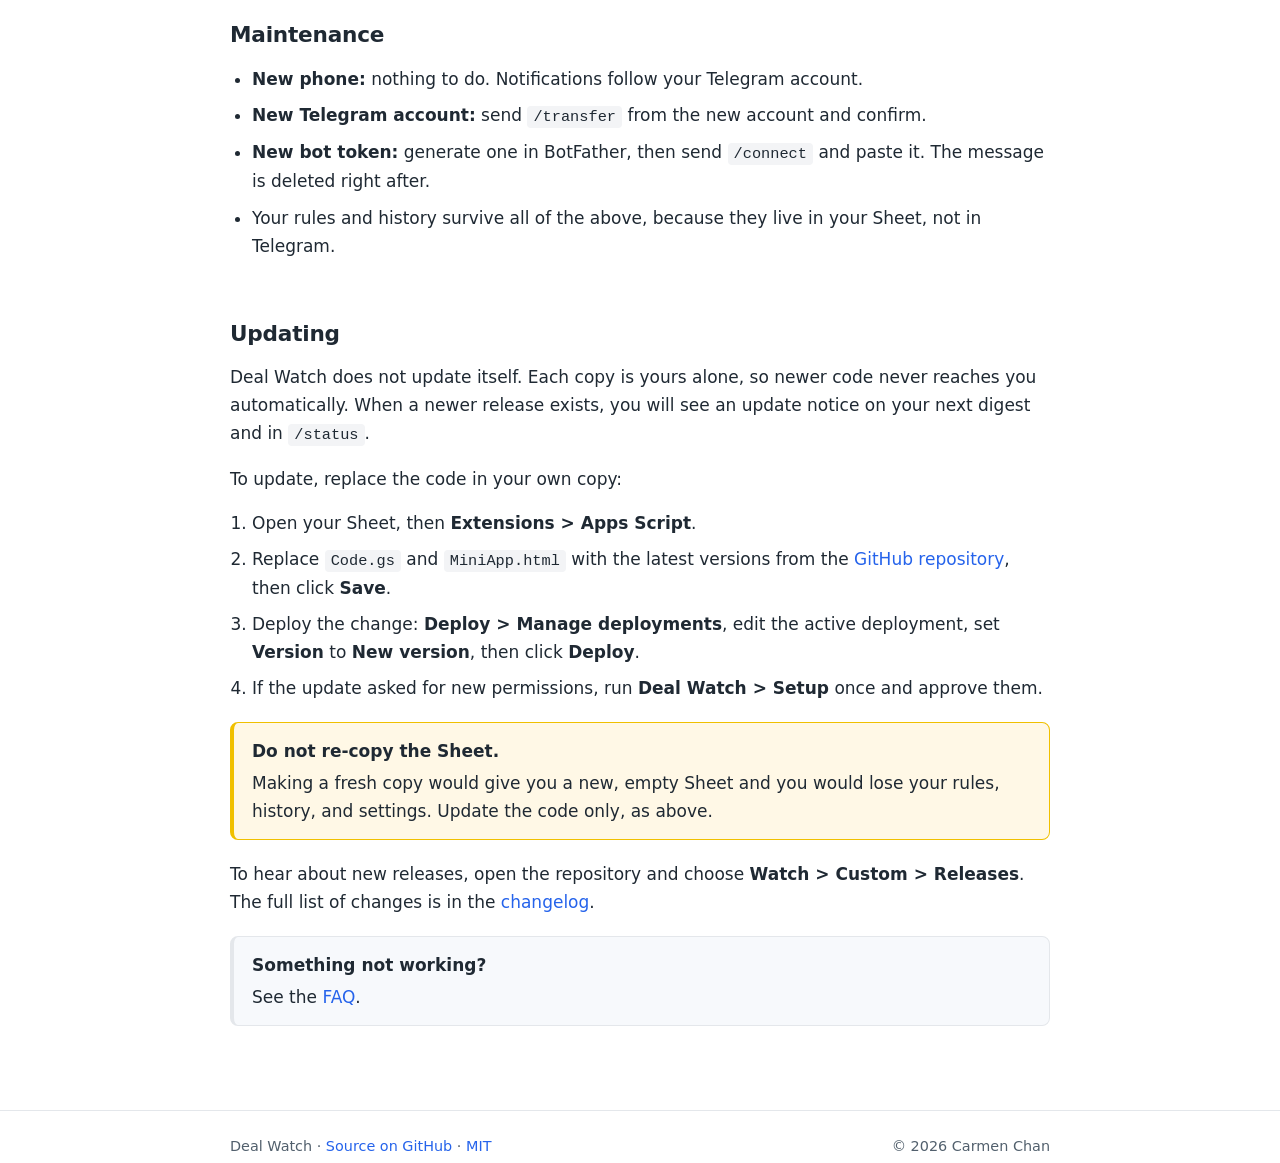
==== commit 6f041380: "Implement versioning and update notification system; add changelog and version tracking in status" ====
--- a/docs/usage.html
+++ b/docs/usage.html
@@ -174,8 +174,8 @@
       </figure>
 
       <h2>Status and errors</h2>
-      <p><code>/status</code> shows the interval, how many rules you have, when the last check ran, and the last error
-        if there was one.</p>
+      <p><code>/status</code> shows the interval, how many rules you have, your version, when the last check ran, and the
+        last error if there was one.</p>
       <ul>
         <li>If a check finds nothing, you get no message.</li>
         <li>If a send fails, the error is included in your next digest so you are not left guessing.</li>
@@ -228,6 +228,29 @@
         <li>Your rules and history survive all of the above, because they live in your Sheet, not in Telegram.</li>
       </ul>
 
+      <h2 id="updating">Updating</h2>
+      <p>Deal Watch does not update itself. Each copy is yours alone, so newer code never reaches you automatically. When
+        a newer release exists, you will see an update notice on your next digest and in <code>/status</code>.</p>
+      <p>To update, replace the code in your own copy:</p>
+      <ol>
+        <li>Open your Sheet, then <strong>Extensions &gt; Apps Script</strong>.</li>
+        <li>Replace <code>Code.gs</code> and <code>MiniApp.html</code> with the latest versions from the <a
+            target="_blank" rel="noopener" href="https://github.com/CarmenChanCKY/deal-watch">GitHub repository</a>, then
+          click <strong>Save</strong>.</li>
+        <li>Deploy the change: <strong>Deploy &gt; Manage deployments</strong>, edit the active deployment, set
+          <strong>Version</strong> to <strong>New version</strong>, then click <strong>Deploy</strong>.</li>
+        <li>If the update asked for new permissions, run <strong>Deal Watch &gt; Setup</strong> once and approve them.
+        </li>
+      </ol>
+      <div class="callout warn">
+        <strong>Do not re-copy the Sheet.</strong>
+        <p>Making a fresh copy would give you a new, empty Sheet and you would lose your rules, history, and settings.
+          Update the code only, as above.</p>
+      </div>
+      <p>To hear about new releases, open the repository and choose <strong>Watch &gt; Custom &gt; Releases</strong>. The
+        full list of changes is in the <a target="_blank" rel="noopener"
+          href="https://github.com/CarmenChanCKY/deal-watch/blob/main/CHANGELOG.md">changelog</a>.</p>
+
       <div class="callout">
         <strong>Something not working?</strong>
         <p>See the <a href="faq.html">FAQ</a>.</p>
